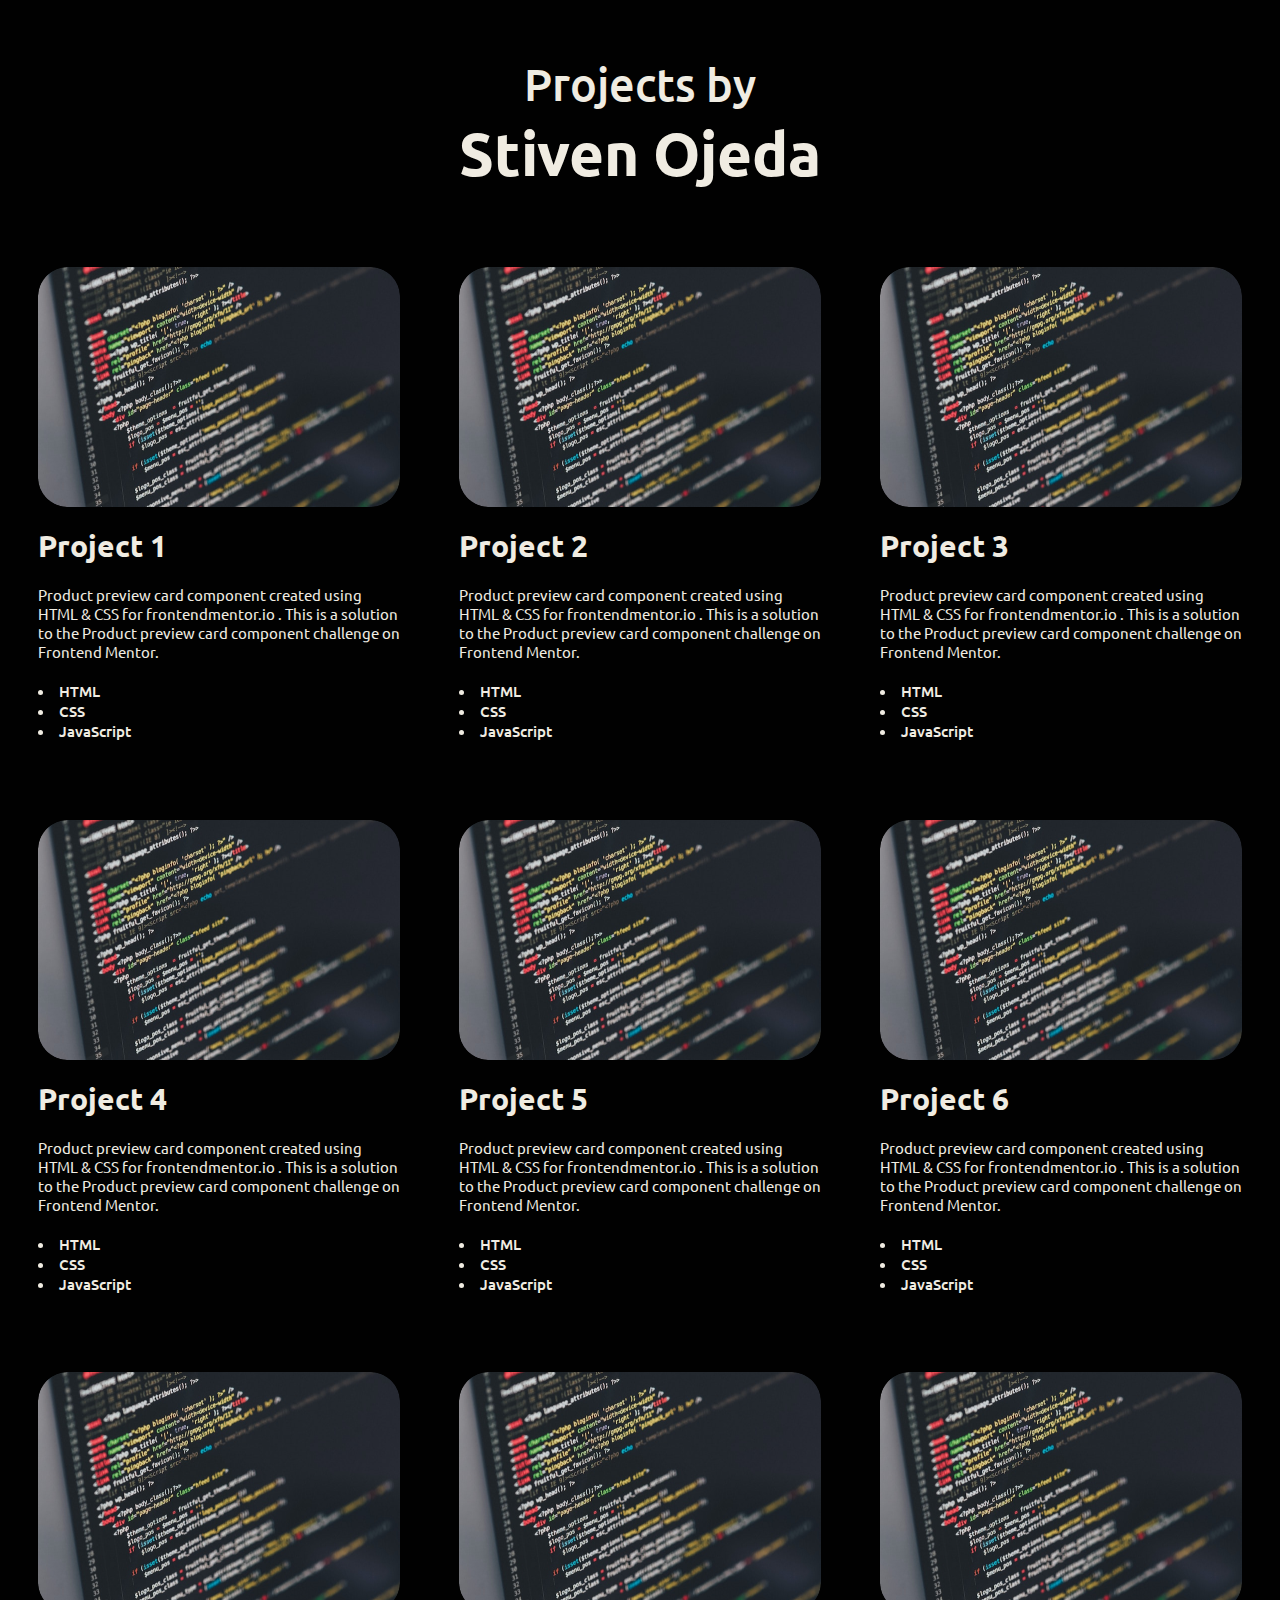
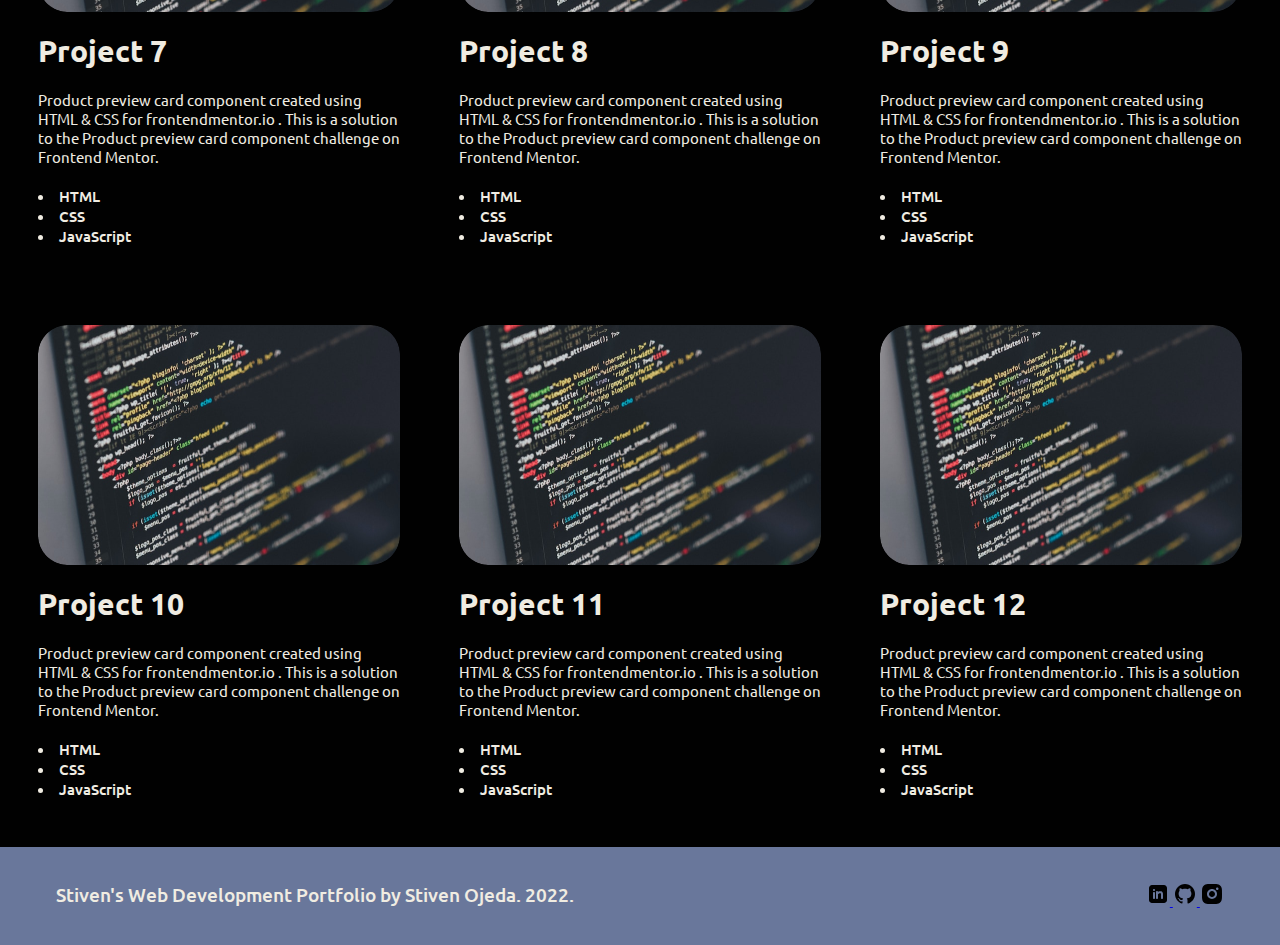
==== projects.html @ a4ba86be "All projects page added. General list of all projects." ====
<!DOCTYPE html>
<html lang="en">
<head>
  <meta charset="UTF-8">
  <meta http-equiv="X-UA-Compatible" content="IE=edge">
  <meta name="viewport" content="width=device-width, initial-scale=1.0">
  <title>Stiven's Projects</title>
  <link rel="stylesheet" type="text/css" href="projects-style.css">
  <link rel="preconnect" href="https://fonts.googleapis.com">
  <link rel="preconnect" href="https://fonts.gstatic.com" crossorigin>
  <link href="https://fonts.googleapis.com/css2?family=Ubuntu:ital,wght@0,300;0,400;0,500;0,700;1,300;1,400;1,500;1,700&display=swap" rel="stylesheet"> 
</head>
<body>
  <h1 class="tittle">Projects by<br><span>Stiven Ojeda</span></h1>
  <main class="portfolio">
    <div class="portfolio__trio portfolio_trio_one">
      <section class="portfolio__project">
        <img src="images/imagesProject1.png" alt="Screenshot of the project.">
        <h2><a href="https://github.com/stibojeda" target="_blank">Project 1</a></h2>
        <p>
          Product preview card component created using HTML & CSS for frontendmentor.io . This is a solution to the Product preview card component challenge on Frontend Mentor.
        </p>
        <ul>
          <li>HTML</li>
          <li>CSS</li>
          <li>JavaScript</li>
        </ul>
      </section>

      <section class="portfolio__project">
        <img src="images/imagesProject1.png" alt="Screenshot of the project.">
        <h2><a href="https://github.com/stibojeda" target="_blank">Project 2</a></h2>
        <p>
          Product preview card component created using HTML & CSS for frontendmentor.io . This is a solution to the Product preview card component challenge on Frontend Mentor.
        </p>
        <ul>
          <li>HTML</li>
          <li>CSS</li>
          <li>JavaScript</li>
        </ul>
      </section>

      <section class="portfolio__project">
        <img src="images/imagesProject1.png" alt="Screenshot of the project.">
        <h2><a href="https://github.com/stibojeda" target="_blank">Project 3</a></h2>
        <p>
          Product preview card component created using HTML & CSS for frontendmentor.io . This is a solution to the Product preview card component challenge on Frontend Mentor.
        </p>
        <ul>
          <li>HTML</li>
          <li>CSS</li>
          <li>JavaScript</li>
        </ul>
      </section>
    </div>

    <div class="portfolio__trio portfolio_trio_two">
      <section class="portfolio__project">
        <img src="images/imagesProject1.png" alt="Screenshot of the project.">
        <h2><a href="https://github.com/stibojeda" target="_blank">Project 4</a></h2>
        <p>
          Product preview card component created using HTML & CSS for frontendmentor.io . This is a solution to the Product preview card component challenge on Frontend Mentor.
        </p>
        <ul>
          <li>HTML</li>
          <li>CSS</li>
          <li>JavaScript</li>
        </ul>
      </section>

      <section class="portfolio__project">
        <img src="images/imagesProject1.png" alt="Screenshot of the project.">
        <h2><a href="https://github.com/stibojeda" target="_blank">Project 5</a></h2>
        <p>
          Product preview card component created using HTML & CSS for frontendmentor.io . This is a solution to the Product preview card component challenge on Frontend Mentor.
        </p>
        <ul>
          <li>HTML</li>
          <li>CSS</li>
          <li>JavaScript</li>
        </ul>
      </section>

      <section class="portfolio__project">
        <img src="images/imagesProject1.png" alt="Screenshot of the project.">
        <h2><a href="https://github.com/stibojeda" target="_blank">Project 6</a></h2>
        <p>
          Product preview card component created using HTML & CSS for frontendmentor.io . This is a solution to the Product preview card component challenge on Frontend Mentor.
        </p>
        <ul>
          <li>HTML</li>
          <li>CSS</li>
          <li>JavaScript</li>
        </ul>
      </section>
    </div>

    <div class="portfolio__trio portfolio_trio_three">
      <section class="portfolio__project">
        <img src="images/imagesProject1.png" alt="Screenshot of the project.">
        <h2><a href="https://github.com/stibojeda" target="_blank">Project 7</a></h2>
        <p>
          Product preview card component created using HTML & CSS for frontendmentor.io . This is a solution to the Product preview card component challenge on Frontend Mentor.
        </p>
        <ul>
          <li>HTML</li>
          <li>CSS</li>
          <li>JavaScript</li>
        </ul>
      </section>

      <section class="portfolio__project">
        <img src="images/imagesProject1.png" alt="Screenshot of the project.">
        <h2><a href="https://github.com/stibojeda" target="_blank">Project 8</a></h2>
        <p>
          Product preview card component created using HTML & CSS for frontendmentor.io . This is a solution to the Product preview card component challenge on Frontend Mentor.
        </p>
        <ul>
          <li>HTML</li>
          <li>CSS</li>
          <li>JavaScript</li>
        </ul>
      </section>

      <section class="portfolio__project">
        <img src="images/imagesProject1.png" alt="Screenshot of the project.">
        <h2><a href="https://github.com/stibojeda" target="_blank">Project 9</a></h2>
        <p>
          Product preview card component created using HTML & CSS for frontendmentor.io . This is a solution to the Product preview card component challenge on Frontend Mentor.
        </p>
        <ul>
          <li>HTML</li>
          <li>CSS</li>
          <li>JavaScript</li>
        </ul>
      </section>
    </div>

    <div class="portfolio__trio portfolio_trio_four">
      <section class="portfolio__project">
        <img src="images/imagesProject1.png" alt="Screenshot of the project.">
        <h2><a href="https://github.com/stibojeda" target="_blank">Project 10</a></h2>
        <p>
          Product preview card component created using HTML & CSS for frontendmentor.io . This is a solution to the Product preview card component challenge on Frontend Mentor.
        </p>
        <ul>
          <li>HTML</li>
          <li>CSS</li>
          <li>JavaScript</li>
        </ul>
      </section>

      <section class="portfolio__project">
        <img src="images/imagesProject1.png" alt="Screenshot of the project.">
        <h2><a href="https://github.com/stibojeda" target="_blank">Project 11</a></h2>
        <p>
          Product preview card component created using HTML & CSS for frontendmentor.io . This is a solution to the Product preview card component challenge on Frontend Mentor.
        </p>
        <ul>
          <li>HTML</li>
          <li>CSS</li>
          <li>JavaScript</li>
        </ul>
      </section>

      <section class="portfolio__project">
        <img src="images/imagesProject1.png" alt="Screenshot of the project.">
        <h2><a href="https://github.com/stibojeda" target="_blank">Project 12</a></h2>
        <p>
          Product preview card component created using HTML & CSS for frontendmentor.io . This is a solution to the Product preview card component challenge on Frontend Mentor.
        </p>
        <ul>
          <li>HTML</li>
          <li>CSS</li>
          <li>JavaScript</li>
        </ul>
      </section>
    </div>
  </main>

    <!-- Footer -->
    <footer>
      <p>Stiven&#39s Web Development Portfolio by Stiven Ojeda. 2022.</p>
      <div class="footer__icons">
        <a href="#">
          <img src="images/icons/little-linkedin-icon.svg" alt="Linkedin icon.">
        </a>
        <a href="https://github.com/stibojeda">
          <img src="images/icons/little-github-icon.svg" alt="GitHub icon.">
        </a>
        <a href="#">
          <img src="images/icons/little-instagram-icon.svg" alt="Instagram icon.">
        </a>
        
      </div>
    </footer>
</body>
</html>
---- projects-style.css ----
* {
  margin: 0;
  padding: 0;
  font-size: 16px;
  box-sizing: border-box;
}

html {
  scroll-behavior: smooth;
}

body {
  font-family: 'Ubuntu', sans-serif;  
  background-color: #010101;
}

.tittle {
  padding: 4.39vw;
  font-size: 3rem;
  font-weight: 500;
  text-align: center;
  color: #F0ECE2;
}

.tittle span {
  font-size: 4rem;
  font-weight: 700;
}

/* Portfolio */

.portfolio {
  display: flex;
  flex-direction: column;
  row-gap: 20px;
  height: auto;
  padding: 0 4.39vw;
  background-color: #010101;
}

.portfolio__trio {
  display: flex;
  flex-direction: column;
  justify-content: center;
  row-gap: 20px;
}

.portfolio__project {
  display: flex;
  flex-direction: column;
  justify-content: center;
  row-gap: 20px;
  padding: 20px;
  color: #F0ECE2;
}

.portfolio__project img {
  max-width: 362px;
  border-radius: 2.29vw;
}

.portfolio__project h2 a {
  font-size: 2rem;
  font-weight: 700;
  text-decoration: none;
  color: #F0ECE2;
}

.portfolio__project a:hover {
  color: #ACDBDF;
}

.portfolio__project a:focus {
  color: #ACDBDF;
}

.portfolio__project p {
  font-size: 1rem;
  font-weight: 400;
}

.portfolio__project ul li {
  list-style: inside;
  font-size: 1rem;
  font-weight: 500;
}

/* Footer */
footer {
  margin-top: 2.20vw;
  padding: 1rem;
  text-align: center;
  color: #F0ECE2;
  background-color: #69779B;
}

footer p {
  font-size: 0.8rem;
  font-weight: 500;
}

@media (min-width: 900px) {
  * {
    font-size: 1.17vw;
  }

  .portfolio {
    display: flex;
    flex-direction: column;
    row-gap: 3vw;
    padding: 0 4rem;
  }

  .portfolio__trio {
    display: flex;
    flex-direction: row;
    justify-content: center;
    column-gap: 1.46vw;
  }

  .portfolio__project img {
    min-width: 26.35vw;
    border-radius: 2.29vw;
  }

  /* Footer */
  footer {
    display: flex;
    flex-direction: row;
    justify-content: space-between;
    margin-top: 2.20vw;
    padding: 2.78vw 4.39vw;
  }
  
  footer p {
    font-size: 1.25rem;
    font-weight: 500;
  }

  .footer__icons img {
    min-width: 1.25rem;
  }
  
}
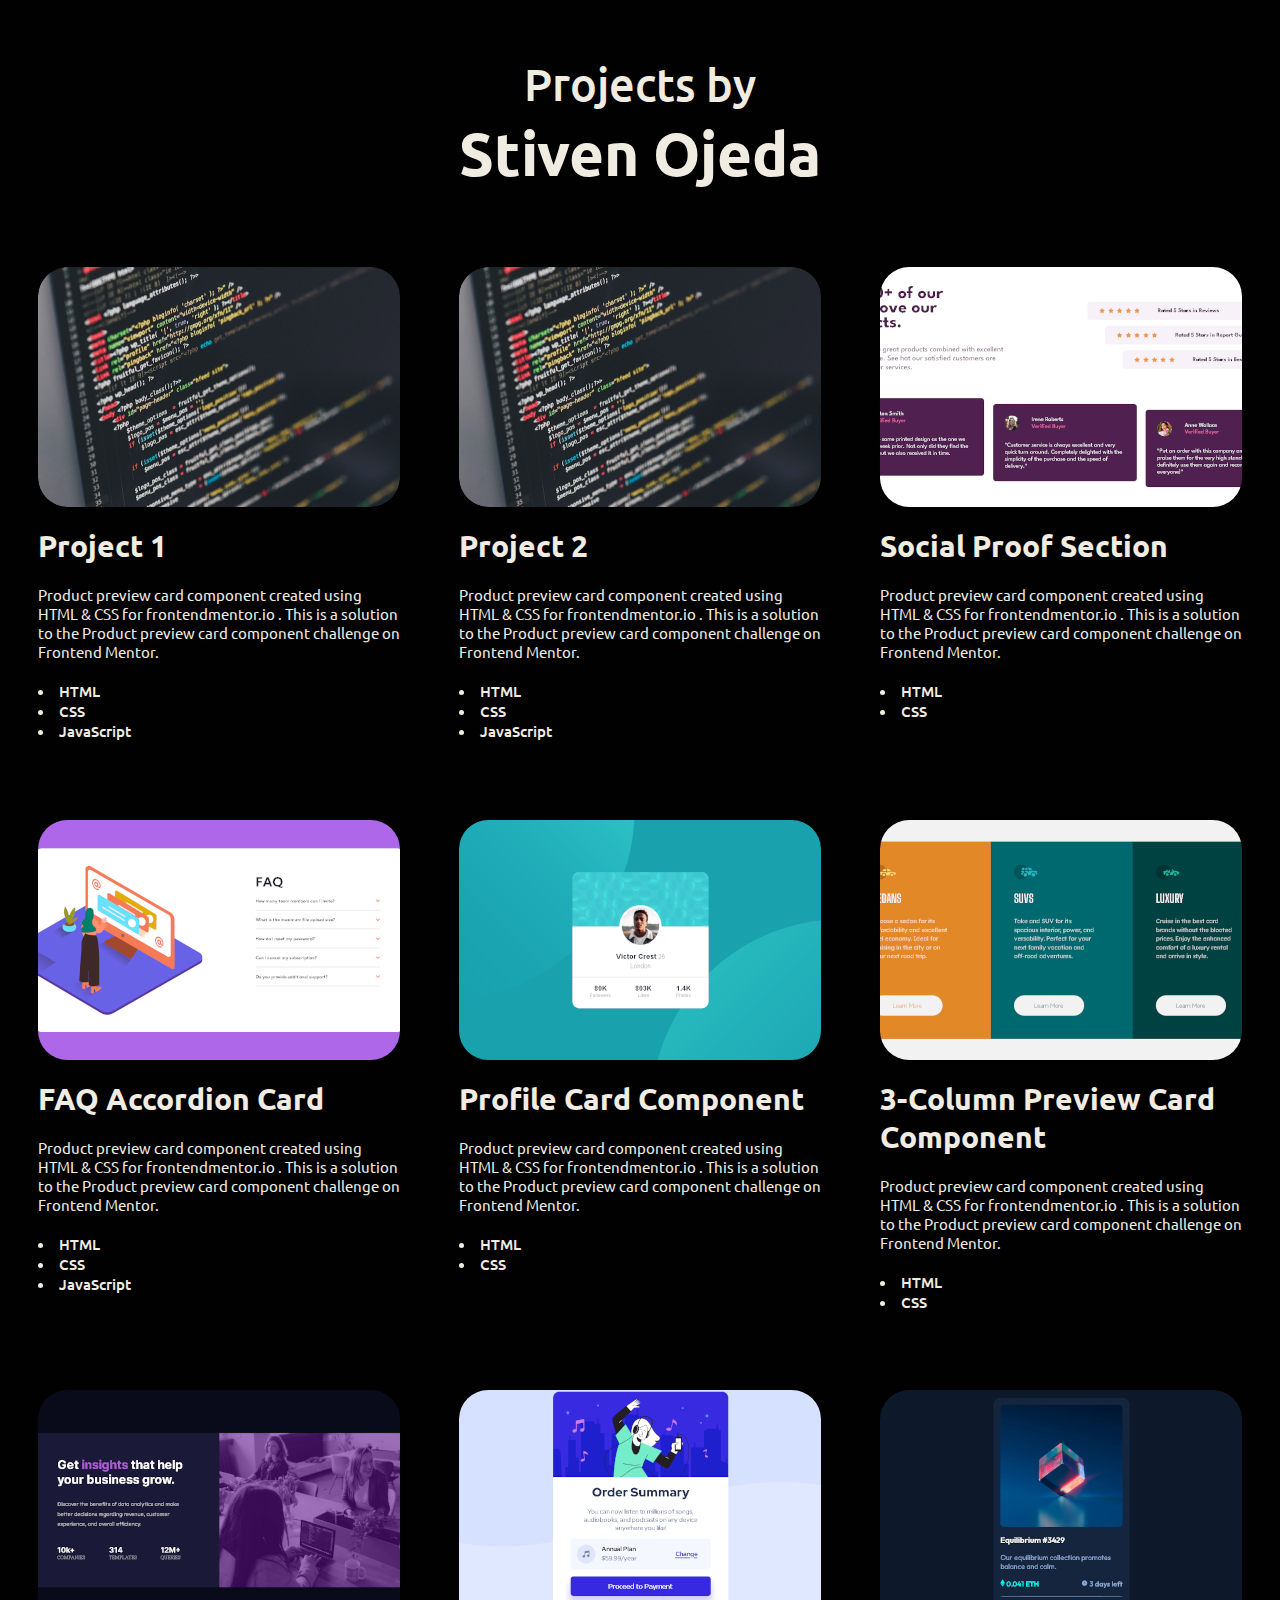
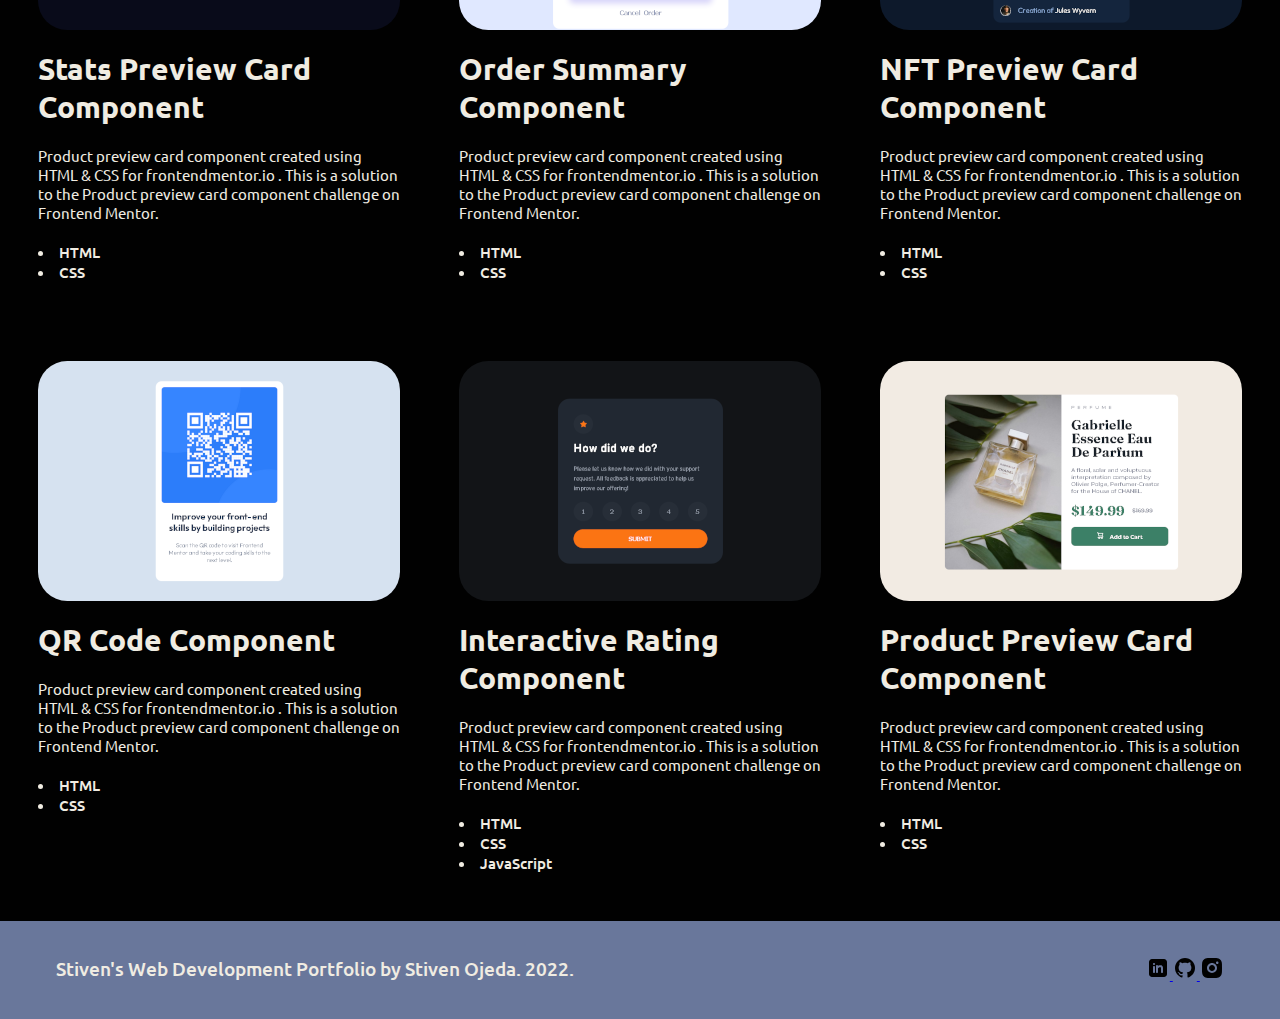
==== commit 23f26e8f: "The screenshots of projects were added to the all projects page." ====
--- a/projects.html
+++ b/projects.html
@@ -11,7 +11,7 @@
   <link href="https://fonts.googleapis.com/css2?family=Ubuntu:ital,wght@0,300;0,400;0,500;0,700;1,300;1,400;1,500;1,700&display=swap" rel="stylesheet"> 
 </head>
 <body>
-  <h1 class="tittle">Projects by<br><span>Stiven Ojeda</span></h1>
+  <h1 class="tittle">Projects by<br><span><a href="index.html">Stiven Ojeda</a></span></h1>
   <main class="portfolio">
     <div class="portfolio__trio portfolio_trio_one">
       <section class="portfolio__project">
@@ -41,23 +41,22 @@
       </section>
 
       <section class="portfolio__project">
-        <img src="images/imagesProject1.png" alt="Screenshot of the project.">
-        <h2><a href="https://github.com/stibojeda" target="_blank">Project 3</a></h2>
+        <img src="images/projects-screenshots/project_10-social-proof-section.png" alt="Screenshot of social proof section.">
+        <h2><a href="https://github.com/stibojeda" target="_blank">Social Proof Section</a></h2>
         <p>
           Product preview card component created using HTML & CSS for frontendmentor.io . This is a solution to the Product preview card component challenge on Frontend Mentor.
         </p>
         <ul>
           <li>HTML</li>
           <li>CSS</li>
-          <li>JavaScript</li>
         </ul>
       </section>
     </div>
 
     <div class="portfolio__trio portfolio_trio_two">
       <section class="portfolio__project">
-        <img src="images/imagesProject1.png" alt="Screenshot of the project.">
-        <h2><a href="https://github.com/stibojeda" target="_blank">Project 4</a></h2>
+        <img src="images/projects-screenshots/project_9-faq-accordion-card.png" alt="Screenshot of FAQ Accordion card.">
+        <h2><a href="https://github.com/stibojeda" target="_blank">FAQ Accordion Card</a></h2>
         <p>
           Product preview card component created using HTML & CSS for frontendmentor.io . This is a solution to the Product preview card component challenge on Frontend Mentor.
         </p>
@@ -69,8 +68,84 @@
       </section>
 
       <section class="portfolio__project">
-        <img src="images/imagesProject1.png" alt="Screenshot of the project.">
-        <h2><a href="https://github.com/stibojeda" target="_blank">Project 5</a></h2>
+        <img src="images/projects-screenshots/project_8-profile-card-component.png" alt="Screenshot of profile card component.">
+        <h2><a href="https://github.com/stibojeda" target="_blank">Profile Card Component</a></h2>
+        <p>
+          Product preview card component created using HTML & CSS for frontendmentor.io . This is a solution to the Product preview card component challenge on Frontend Mentor.
+        </p>
+        <ul>
+          <li>HTML</li>
+          <li>CSS</li>
+        </ul>
+      </section>
+
+      <section class="portfolio__project">
+        <img src="images/projects-screenshots/project_7-three-column-preview-card-component.png" alt="Screenshot of three column preview card component.">
+        <h2><a href="https://github.com/stibojeda" target="_blank">3-Column Preview Card Component</a></h2>
+        <p>
+          Product preview card component created using HTML & CSS for frontendmentor.io . This is a solution to the Product preview card component challenge on Frontend Mentor.
+        </p>
+        <ul>
+          <li>HTML</li>
+          <li>CSS</li>
+        </ul>
+      </section>
+    </div>
+
+    <div class="portfolio__trio portfolio_trio_three">
+      <section class="portfolio__project">
+        <img src="images/projects-screenshots/project_6-stats-preview-card-component.png" alt="Screenshot of stats preview card component.">
+        <h2><a href="https://github.com/stibojeda" target="_blank">Stats Preview Card Component</a></h2>
+        <p>
+          Product preview card component created using HTML & CSS for frontendmentor.io . This is a solution to the Product preview card component challenge on Frontend Mentor.
+        </p>
+        <ul>
+          <li>HTML</li>
+          <li>CSS</li>
+        </ul>
+      </section>
+
+      <section class="portfolio__project">
+        <img src="images/projects-screenshots/project_5-order-summary-component.png" alt="Screenshot of order summary component.">
+        <h2><a href="https://github.com/stibojeda" target="_blank">Order Summary Component</a></h2>
+        <p>
+          Product preview card component created using HTML & CSS for frontendmentor.io . This is a solution to the Product preview card component challenge on Frontend Mentor.
+        </p>
+        <ul>
+          <li>HTML</li>
+          <li>CSS</li>
+        </ul>
+      </section>
+
+      <section class="portfolio__project">
+        <img src="images/projects-screenshots/project_4-nft-preview-card-component.png" alt="Screenshot of NFT preview card component.">
+        <h2><a href="https://github.com/stibojeda" target="_blank">NFT Preview Card Component</a></h2>
+        <p>
+          Product preview card component created using HTML & CSS for frontendmentor.io . This is a solution to the Product preview card component challenge on Frontend Mentor.
+        </p>
+        <ul>
+          <li>HTML</li>
+          <li>CSS</li>
+        </ul>
+      </section>
+    </div>
+
+    <div class="portfolio__trio portfolio_trio_four">
+      <section class="portfolio__project">
+        <img src="images/projects-screenshots/project_3-qr-code-component.png" alt="Screenshot of QR code component.">
+        <h2><a href="https://github.com/stibojeda" target="_blank">QR Code Component</a></h2>
+        <p>
+          Product preview card component created using HTML & CSS for frontendmentor.io . This is a solution to the Product preview card component challenge on Frontend Mentor.
+        </p>
+        <ul>
+          <li>HTML</li>
+          <li>CSS</li>
+        </ul>
+      </section>
+
+      <section class="portfolio__project">
+        <img src="images/projects-screenshots/project_2-interactive-rating-component.png" alt="Screenshot of interactive rating component.">
+        <h2><a href="https://github.com/stibojeda" target="_blank">Interactive Rating Component</a></h2>
         <p>
           Product preview card component created using HTML & CSS for frontendmentor.io . This is a solution to the Product preview card component challenge on Frontend Mentor.
         </p>
@@ -82,97 +157,14 @@
       </section>
 
       <section class="portfolio__project">
-        <img src="images/imagesProject1.png" alt="Screenshot of the project.">
-        <h2><a href="https://github.com/stibojeda" target="_blank">Project 6</a></h2>
+        <img src="images/projects-screenshots/project_1-product-preview-card-component.png" alt="Screenshot of product preview card component.">
+        <h2><a href="https://github.com/stibojeda" target="_blank">Product Preview Card Component</a></h2>
         <p>
           Product preview card component created using HTML & CSS for frontendmentor.io . This is a solution to the Product preview card component challenge on Frontend Mentor.
         </p>
         <ul>
           <li>HTML</li>
           <li>CSS</li>
-          <li>JavaScript</li>
-        </ul>
-      </section>
-    </div>
-
-    <div class="portfolio__trio portfolio_trio_three">
-      <section class="portfolio__project">
-        <img src="images/imagesProject1.png" alt="Screenshot of the project.">
-        <h2><a href="https://github.com/stibojeda" target="_blank">Project 7</a></h2>
-        <p>
-          Product preview card component created using HTML & CSS for frontendmentor.io . This is a solution to the Product preview card component challenge on Frontend Mentor.
-        </p>
-        <ul>
-          <li>HTML</li>
-          <li>CSS</li>
-          <li>JavaScript</li>
-        </ul>
-      </section>
-
-      <section class="portfolio__project">
-        <img src="images/imagesProject1.png" alt="Screenshot of the project.">
-        <h2><a href="https://github.com/stibojeda" target="_blank">Project 8</a></h2>
-        <p>
-          Product preview card component created using HTML & CSS for frontendmentor.io . This is a solution to the Product preview card component challenge on Frontend Mentor.
-        </p>
-        <ul>
-          <li>HTML</li>
-          <li>CSS</li>
-          <li>JavaScript</li>
-        </ul>
-      </section>
-
-      <section class="portfolio__project">
-        <img src="images/imagesProject1.png" alt="Screenshot of the project.">
-        <h2><a href="https://github.com/stibojeda" target="_blank">Project 9</a></h2>
-        <p>
-          Product preview card component created using HTML & CSS for frontendmentor.io . This is a solution to the Product preview card component challenge on Frontend Mentor.
-        </p>
-        <ul>
-          <li>HTML</li>
-          <li>CSS</li>
-          <li>JavaScript</li>
-        </ul>
-      </section>
-    </div>
-
-    <div class="portfolio__trio portfolio_trio_four">
-      <section class="portfolio__project">
-        <img src="images/imagesProject1.png" alt="Screenshot of the project.">
-        <h2><a href="https://github.com/stibojeda" target="_blank">Project 10</a></h2>
-        <p>
-          Product preview card component created using HTML & CSS for frontendmentor.io . This is a solution to the Product preview card component challenge on Frontend Mentor.
-        </p>
-        <ul>
-          <li>HTML</li>
-          <li>CSS</li>
-          <li>JavaScript</li>
-        </ul>
-      </section>
-
-      <section class="portfolio__project">
-        <img src="images/imagesProject1.png" alt="Screenshot of the project.">
-        <h2><a href="https://github.com/stibojeda" target="_blank">Project 11</a></h2>
-        <p>
-          Product preview card component created using HTML & CSS for frontendmentor.io . This is a solution to the Product preview card component challenge on Frontend Mentor.
-        </p>
-        <ul>
-          <li>HTML</li>
-          <li>CSS</li>
-          <li>JavaScript</li>
-        </ul>
-      </section>
-
-      <section class="portfolio__project">
-        <img src="images/imagesProject1.png" alt="Screenshot of the project.">
-        <h2><a href="https://github.com/stibojeda" target="_blank">Project 12</a></h2>
-        <p>
-          Product preview card component created using HTML & CSS for frontendmentor.io . This is a solution to the Product preview card component challenge on Frontend Mentor.
-        </p>
-        <ul>
-          <li>HTML</li>
-          <li>CSS</li>
-          <li>JavaScript</li>
         </ul>
       </section>
     </div>
--- a/projects-style.css
+++ b/projects-style.css
@@ -22,9 +22,15 @@
   color: #F0ECE2;
 }
 
-.tittle span {
+.tittle span a{
   font-size: 4rem;
   font-weight: 700;
+  text-decoration: none;
+  color: #F0ECE2;
+}
+
+.tittle span a:hover {
+  color: #ACDBDF;
 }
 
 /* Portfolio */
@@ -48,7 +54,6 @@
 .portfolio__project {
   display: flex;
   flex-direction: column;
-  justify-content: center;
   row-gap: 20px;
   padding: 20px;
   color: #F0ECE2;
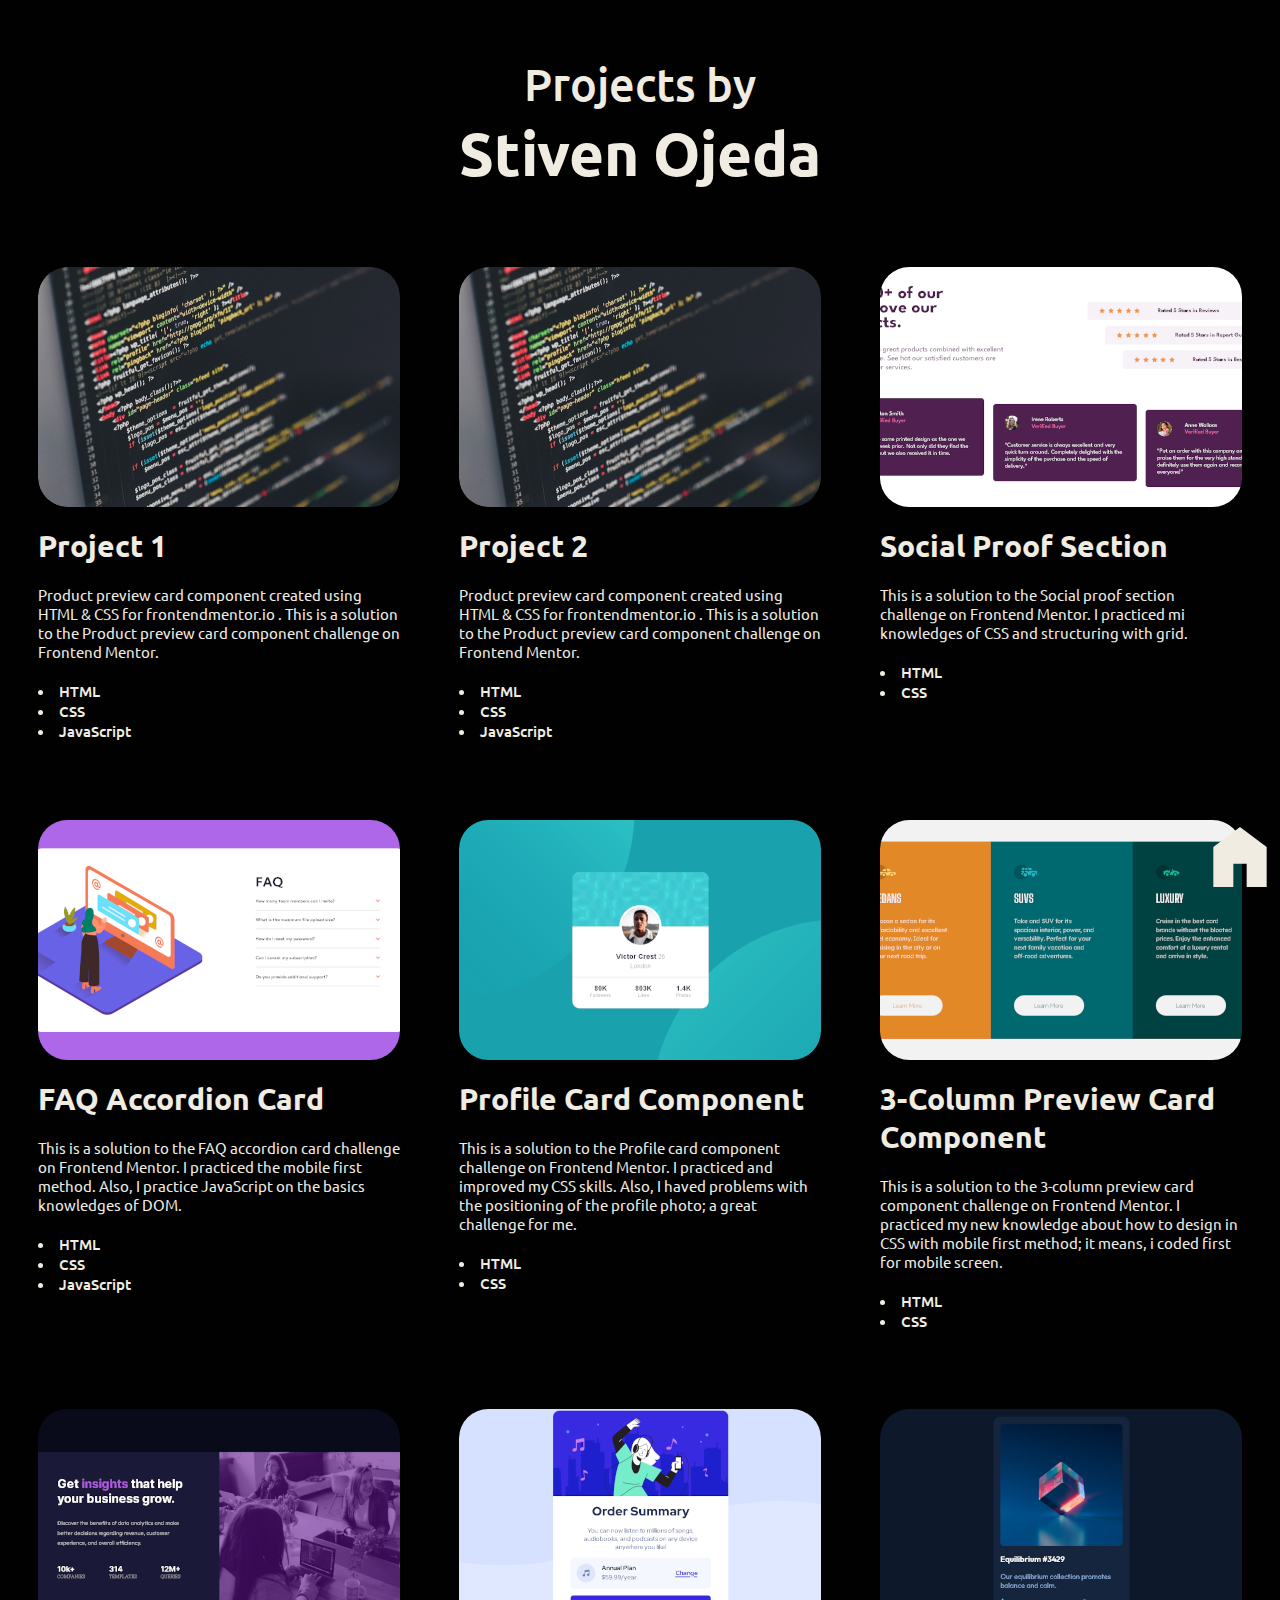
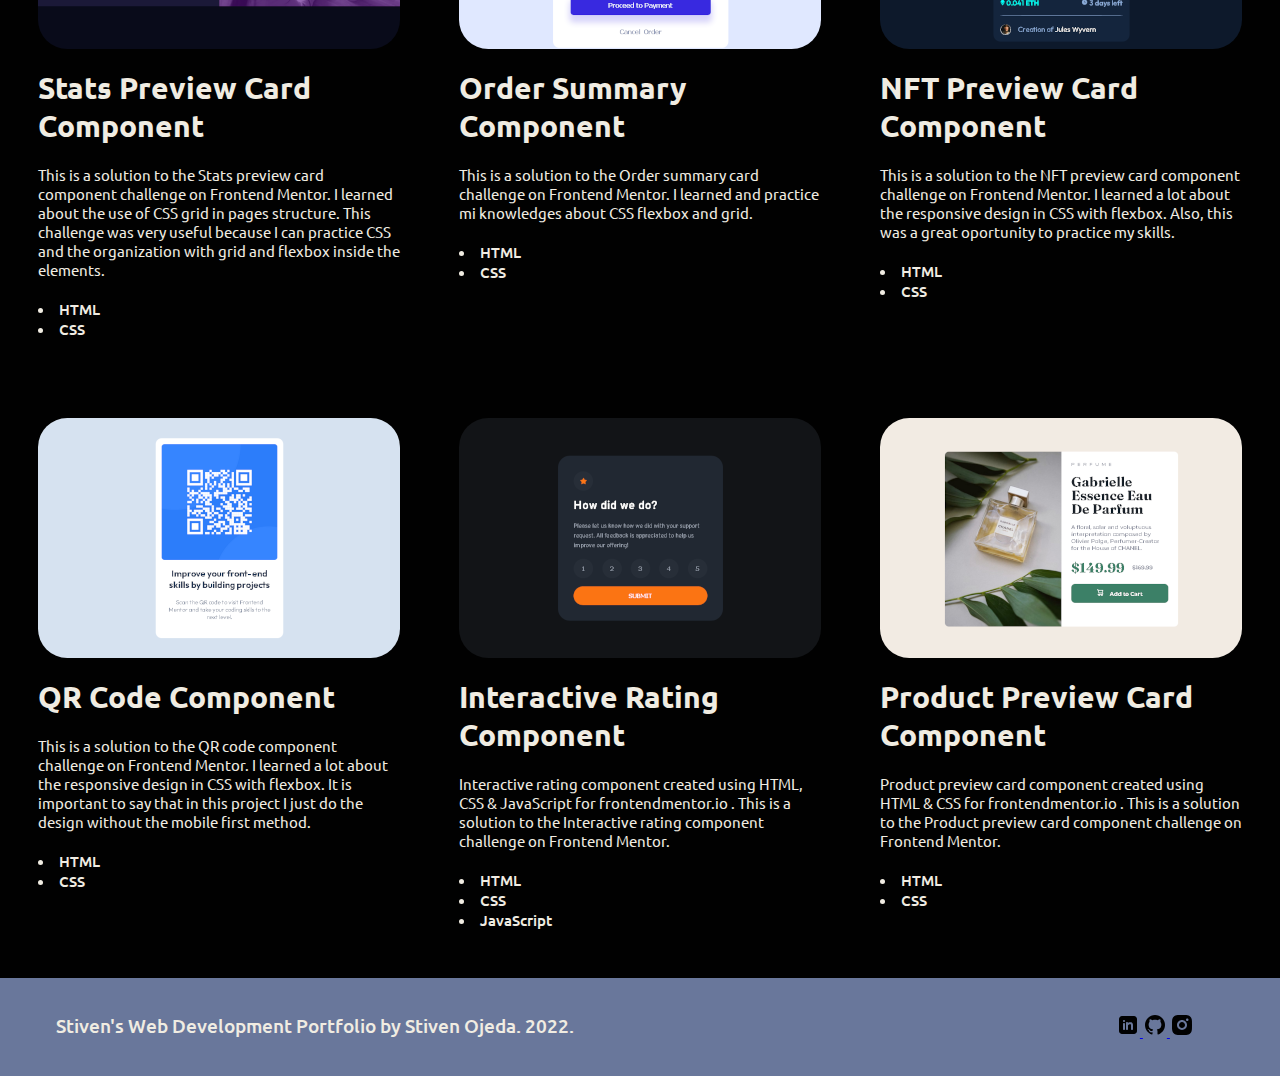
==== commit 35cb5db4: "The home icon was added. CSS changes was done in main page and projects page." ====
--- a/projects.html
+++ b/projects.html
@@ -11,9 +11,18 @@
   <link href="https://fonts.googleapis.com/css2?family=Ubuntu:ital,wght@0,300;0,400;0,500;0,700;1,300;1,400;1,500;1,700&display=swap" rel="stylesheet"> 
 </head>
 <body>
-  <h1 class="tittle">Projects by<br><span><a href="index.html">Stiven Ojeda</a></span></h1>
+
+  <!-- Home Button -->
+  <div class="home__button">
+    <a href="#tittle">
+      <img src="images/icons/home-icon.svg" alt="Return to Home Icon">
+    </a>
+  </div>
+
+  <h1 class="tittle" id="tittle">Projects by<br><span><a href="index.html">Stiven Ojeda</a></span></h1>
+
   <main class="portfolio">
-    <div class="portfolio__trio portfolio_trio_one">
+    <div class="portfolio__trio portfolio_trio_four">
       <section class="portfolio__project">
         <img src="images/imagesProject1.png" alt="Screenshot of the project.">
         <h2><a href="https://github.com/stibojeda" target="_blank">Project 1</a></h2>
@@ -42,7 +51,124 @@
 
       <section class="portfolio__project">
         <img src="images/projects-screenshots/project_10-social-proof-section.png" alt="Screenshot of social proof section.">
-        <h2><a href="https://github.com/stibojeda" target="_blank">Social Proof Section</a></h2>
+        <h2><a href="https://stibojeda.github.io/social-proof-section/" target="_blank">Social Proof Section</a></h2>
+        <p>
+          This is a solution to the Social proof section challenge on Frontend Mentor. I practiced mi knowledges of CSS and structuring with grid.
+        </p>
+        <ul>
+          <li>HTML</li>
+          <li>CSS</li>
+        </ul>
+      </section>
+    </div>
+
+    <div class="portfolio__trio portfolio_trio_three">
+      <section class="portfolio__project">
+        <img src="images/projects-screenshots/project_9-faq-accordion-card.png" alt="Screenshot of FAQ Accordion card.">
+        <h2><a href="https://stibojeda.github.io/faq-accordion-card/" target="_blank">FAQ Accordion Card</a></h2>
+        <p>
+          This is a solution to the FAQ accordion card challenge on Frontend Mentor. I practiced the mobile first method. Also, I practice JavaScript on the basics knowledges of DOM.
+        </p>
+        <ul>
+          <li>HTML</li>
+          <li>CSS</li>
+          <li>JavaScript</li>
+        </ul>
+      </section>
+
+      <section class="portfolio__project">
+        <img src="images/projects-screenshots/project_8-profile-card-component.png" alt="Screenshot of profile card component.">
+        <h2><a href="https://stibojeda.github.io/profile-card-component/" target="_blank">Profile Card Component</a></h2>
+        <p>
+          This is a solution to the Profile card component challenge on Frontend Mentor. I practiced and improved my CSS skills. Also, I haved problems with the positioning of the profile photo; a great challenge for me.
+        </p>
+        <ul>
+          <li>HTML</li>
+          <li>CSS</li>
+        </ul>
+      </section>
+
+      <section class="portfolio__project">
+        <img src="images/projects-screenshots/project_7-three-column-preview-card-component.png" alt="Screenshot of three column preview card component.">
+        <h2><a href="https://stibojeda.github.io/three-column-preview-card-component/" target="_blank">3-Column Preview Card Component</a></h2>
+        <p>
+          This is a solution to the 3-column preview card component challenge on Frontend Mentor. I practiced my new knowledge about how to design in CSS with mobile first method; it means, i coded first for mobile screen.
+        </p>
+        <ul>
+          <li>HTML</li>
+          <li>CSS</li>
+        </ul>
+      </section>
+    </div>
+
+    <div class="portfolio__trio portfolio_trio_two">
+      <section class="portfolio__project">
+        <img src="images/projects-screenshots/project_6-stats-preview-card-component.png" alt="Screenshot of stats preview card component.">
+        <h2><a href="https://stibojeda.github.io/stats-preview-card-component/" target="_blank">Stats Preview Card Component</a></h2>
+        <p>
+          This is a solution to the Stats preview card component challenge on Frontend Mentor. I learned about the use of CSS grid in pages structure. This challenge was very useful because I can practice CSS and the organization with grid and flexbox inside the elements.
+        </p>
+        <ul>
+          <li>HTML</li>
+          <li>CSS</li>
+        </ul>
+      </section>
+
+      <section class="portfolio__project">
+        <img src="images/projects-screenshots/project_5-order-summary-component.png" alt="Screenshot of order summary component.">
+        <h2><a href="https://stibojeda.github.io/order-summary-component/" target="_blank">Order Summary Component</a></h2>
+        <p>
+          This is a solution to the Order summary card challenge on Frontend Mentor. I learned and practice mi knowledges about CSS flexbox and grid.
+        </p>
+        <ul>
+          <li>HTML</li>
+          <li>CSS</li>
+        </ul>
+      </section>
+
+      <section class="portfolio__project">
+        <img src="images/projects-screenshots/project_4-nft-preview-card-component.png" alt="Screenshot of NFT preview card component.">
+        <h2><a href="https://stibojeda.github.io/nft-preview-card-component/" target="_blank">NFT Preview Card Component</a></h2>
+        <p>
+          This is a solution to the NFT preview card component challenge on Frontend Mentor. I learned a lot about the responsive design in CSS with flexbox. Also, this was a great oportunity to practice my skills.
+        </p>
+        <ul>
+          <li>HTML</li>
+          <li>CSS</li>
+        </ul>
+      </section>
+    </div>
+
+    <div class="portfolio__trio portfolio_trio_one">
+      <section class="portfolio__project">
+        <img src="images/projects-screenshots/project_3-qr-code-component.png" alt="Screenshot of QR code component.">
+        <h2><a href="https://stibojeda.github.io/qr-code-component/" target="_blank">QR Code Component</a></h2>
+        <p>
+          This is a solution to the QR code component challenge on Frontend Mentor.
+          I learned a lot about the responsive design in CSS with flexbox. It is important to say that in this project I just do the design without the mobile first method.
+        </p>
+        <ul>
+          <li>HTML</li>
+          <li>CSS</li>
+        </ul>
+      </section>
+
+      <section class="portfolio__project">
+        <img src="images/projects-screenshots/project_2-interactive-rating-component.png" alt="Screenshot of interactive rating component.">
+        <h2><a href="https://stibojeda.github.io/interactive-rating-component/" target="_blank">Interactive Rating Component</a></h2>
+        <p>
+          Interactive rating component created using HTML, CSS & JavaScript for frontendmentor.io . This is a solution to the Interactive rating component challenge on Frontend Mentor.
+        </p>
+        <ul>
+          <li>HTML</li>
+          <li>CSS</li>
+          <li>JavaScript</li>
+        </ul>
+      </section>
+
+      <section class="portfolio__project">
+        <img src="images/projects-screenshots/project_1-product-preview-card-component.png" alt="Screenshot of product preview card component.">
+        <h2><a href="https://stibojeda.github.io/product-preview-card-component/" target="_blank">Product Preview Card Component</a></h2>
         <p>
           Product preview card component created using HTML & CSS for frontendmentor.io . This is a solution to the Product preview card component challenge on Frontend Mentor.
         </p>
@@ -52,139 +178,23 @@
         </ul>
       </section>
     </div>
-
-    <div class="portfolio__trio portfolio_trio_two">
-      <section class="portfolio__project">
-        <img src="images/projects-screenshots/project_9-faq-accordion-card.png" alt="Screenshot of FAQ Accordion card.">
-        <h2><a href="https://github.com/stibojeda" target="_blank">FAQ Accordion Card</a></h2>
-        <p>
-          Product preview card component created using HTML & CSS for frontendmentor.io . This is a solution to the Product preview card component challenge on Frontend Mentor.
-        </p>
-        <ul>
-          <li>HTML</li>
-          <li>CSS</li>
-          <li>JavaScript</li>
-        </ul>
-      </section>
-
-      <section class="portfolio__project">
-        <img src="images/projects-screenshots/project_8-profile-card-component.png" alt="Screenshot of profile card component.">
-        <h2><a href="https://github.com/stibojeda" target="_blank">Profile Card Component</a></h2>
-        <p>
-          Product preview card component created using HTML & CSS for frontendmentor.io . This is a solution to the Product preview card component challenge on Frontend Mentor.
-        </p>
-        <ul>
-          <li>HTML</li>
-          <li>CSS</li>
-        </ul>
-      </section>
-
-      <section class="portfolio__project">
-        <img src="images/projects-screenshots/project_7-three-column-preview-card-component.png" alt="Screenshot of three column preview card component.">
-        <h2><a href="https://github.com/stibojeda" target="_blank">3-Column Preview Card Component</a></h2>
-        <p>
-          Product preview card component created using HTML & CSS for frontendmentor.io . This is a solution to the Product preview card component challenge on Frontend Mentor.
-        </p>
-        <ul>
-          <li>HTML</li>
-          <li>CSS</li>
-        </ul>
-      </section>
-    </div>
-
-    <div class="portfolio__trio portfolio_trio_three">
-      <section class="portfolio__project">
-        <img src="images/projects-screenshots/project_6-stats-preview-card-component.png" alt="Screenshot of stats preview card component.">
-        <h2><a href="https://github.com/stibojeda" target="_blank">Stats Preview Card Component</a></h2>
-        <p>
-          Product preview card component created using HTML & CSS for frontendmentor.io . This is a solution to the Product preview card component challenge on Frontend Mentor.
-        </p>
-        <ul>
-          <li>HTML</li>
-          <li>CSS</li>
-        </ul>
-      </section>
-
-      <section class="portfolio__project">
-        <img src="images/projects-screenshots/project_5-order-summary-component.png" alt="Screenshot of order summary component.">
-        <h2><a href="https://github.com/stibojeda" target="_blank">Order Summary Component</a></h2>
-        <p>
-          Product preview card component created using HTML & CSS for frontendmentor.io . This is a solution to the Product preview card component challenge on Frontend Mentor.
-        </p>
-        <ul>
-          <li>HTML</li>
-          <li>CSS</li>
-        </ul>
-      </section>
-
-      <section class="portfolio__project">
-        <img src="images/projects-screenshots/project_4-nft-preview-card-component.png" alt="Screenshot of NFT preview card component.">
-        <h2><a href="https://github.com/stibojeda" target="_blank">NFT Preview Card Component</a></h2>
-        <p>
-          Product preview card component created using HTML & CSS for frontendmentor.io . This is a solution to the Product preview card component challenge on Frontend Mentor.
-        </p>
-        <ul>
-          <li>HTML</li>
-          <li>CSS</li>
-        </ul>
-      </section>
-    </div>
-
-    <div class="portfolio__trio portfolio_trio_four">
-      <section class="portfolio__project">
-        <img src="images/projects-screenshots/project_3-qr-code-component.png" alt="Screenshot of QR code component.">
-        <h2><a href="https://github.com/stibojeda" target="_blank">QR Code Component</a></h2>
-        <p>
-          Product preview card component created using HTML & CSS for frontendmentor.io . This is a solution to the Product preview card component challenge on Frontend Mentor.
-        </p>
-        <ul>
-          <li>HTML</li>
-          <li>CSS</li>
-        </ul>
-      </section>
-
-      <section class="portfolio__project">
-        <img src="images/projects-screenshots/project_2-interactive-rating-component.png" alt="Screenshot of interactive rating component.">
-        <h2><a href="https://github.com/stibojeda" target="_blank">Interactive Rating Component</a></h2>
-        <p>
-          Product preview card component created using HTML & CSS for frontendmentor.io . This is a solution to the Product preview card component challenge on Frontend Mentor.
-        </p>
-        <ul>
-          <li>HTML</li>
-          <li>CSS</li>
-          <li>JavaScript</li>
-        </ul>
-      </section>
-
-      <section class="portfolio__project">
-        <img src="images/projects-screenshots/project_1-product-preview-card-component.png" alt="Screenshot of product preview card component.">
-        <h2><a href="https://github.com/stibojeda" target="_blank">Product Preview Card Component</a></h2>
-        <p>
-          Product preview card component created using HTML & CSS for frontendmentor.io . This is a solution to the Product preview card component challenge on Frontend Mentor.
-        </p>
-        <ul>
-          <li>HTML</li>
-          <li>CSS</li>
-        </ul>
-      </section>
-    </div>
   </main>
 
-    <!-- Footer -->
-    <footer>
-      <p>Stiven&#39s Web Development Portfolio by Stiven Ojeda. 2022.</p>
-      <div class="footer__icons">
-        <a href="#">
-          <img src="images/icons/little-linkedin-icon.svg" alt="Linkedin icon.">
-        </a>
-        <a href="https://github.com/stibojeda">
-          <img src="images/icons/little-github-icon.svg" alt="GitHub icon.">
-        </a>
-        <a href="#">
-          <img src="images/icons/little-instagram-icon.svg" alt="Instagram icon.">
-        </a>
-        
-      </div>
-    </footer>
+  <!-- Footer -->
+  <footer>
+    <p>Stiven&#39s Web Development Portfolio by Stiven Ojeda. 2022.</p>
+    <div class="footer__icons">
+      <a href="#">
+        <img src="images/icons/little-linkedin-icon.svg" alt="Linkedin icon.">
+      </a>
+      <a href="https://github.com/stibojeda">
+        <img src="images/icons/little-github-icon.svg" alt="GitHub icon.">
+      </a>
+      <a href="#">
+        <img src="images/icons/little-instagram-icon.svg" alt="Instagram icon.">
+      </a>
+      
+    </div>
+  </footer>
 </body>
 </html>--- a/projects-style.css
+++ b/projects-style.css
@@ -12,6 +12,13 @@
 body {
   font-family: 'Ubuntu', sans-serif;  
   background-color: #010101;
+}
+
+/* Home Button */
+.home__button {
+  position: fixed;
+  right: 0;
+  bottom: 0;
 }
 
 .tittle {
@@ -104,6 +111,10 @@
   font-weight: 500;
 }
 
+.footer__icons {
+  margin-right: 2rem;
+}
+
 @media (min-width: 900px) {
   * {
     font-size: 1.17vw;
